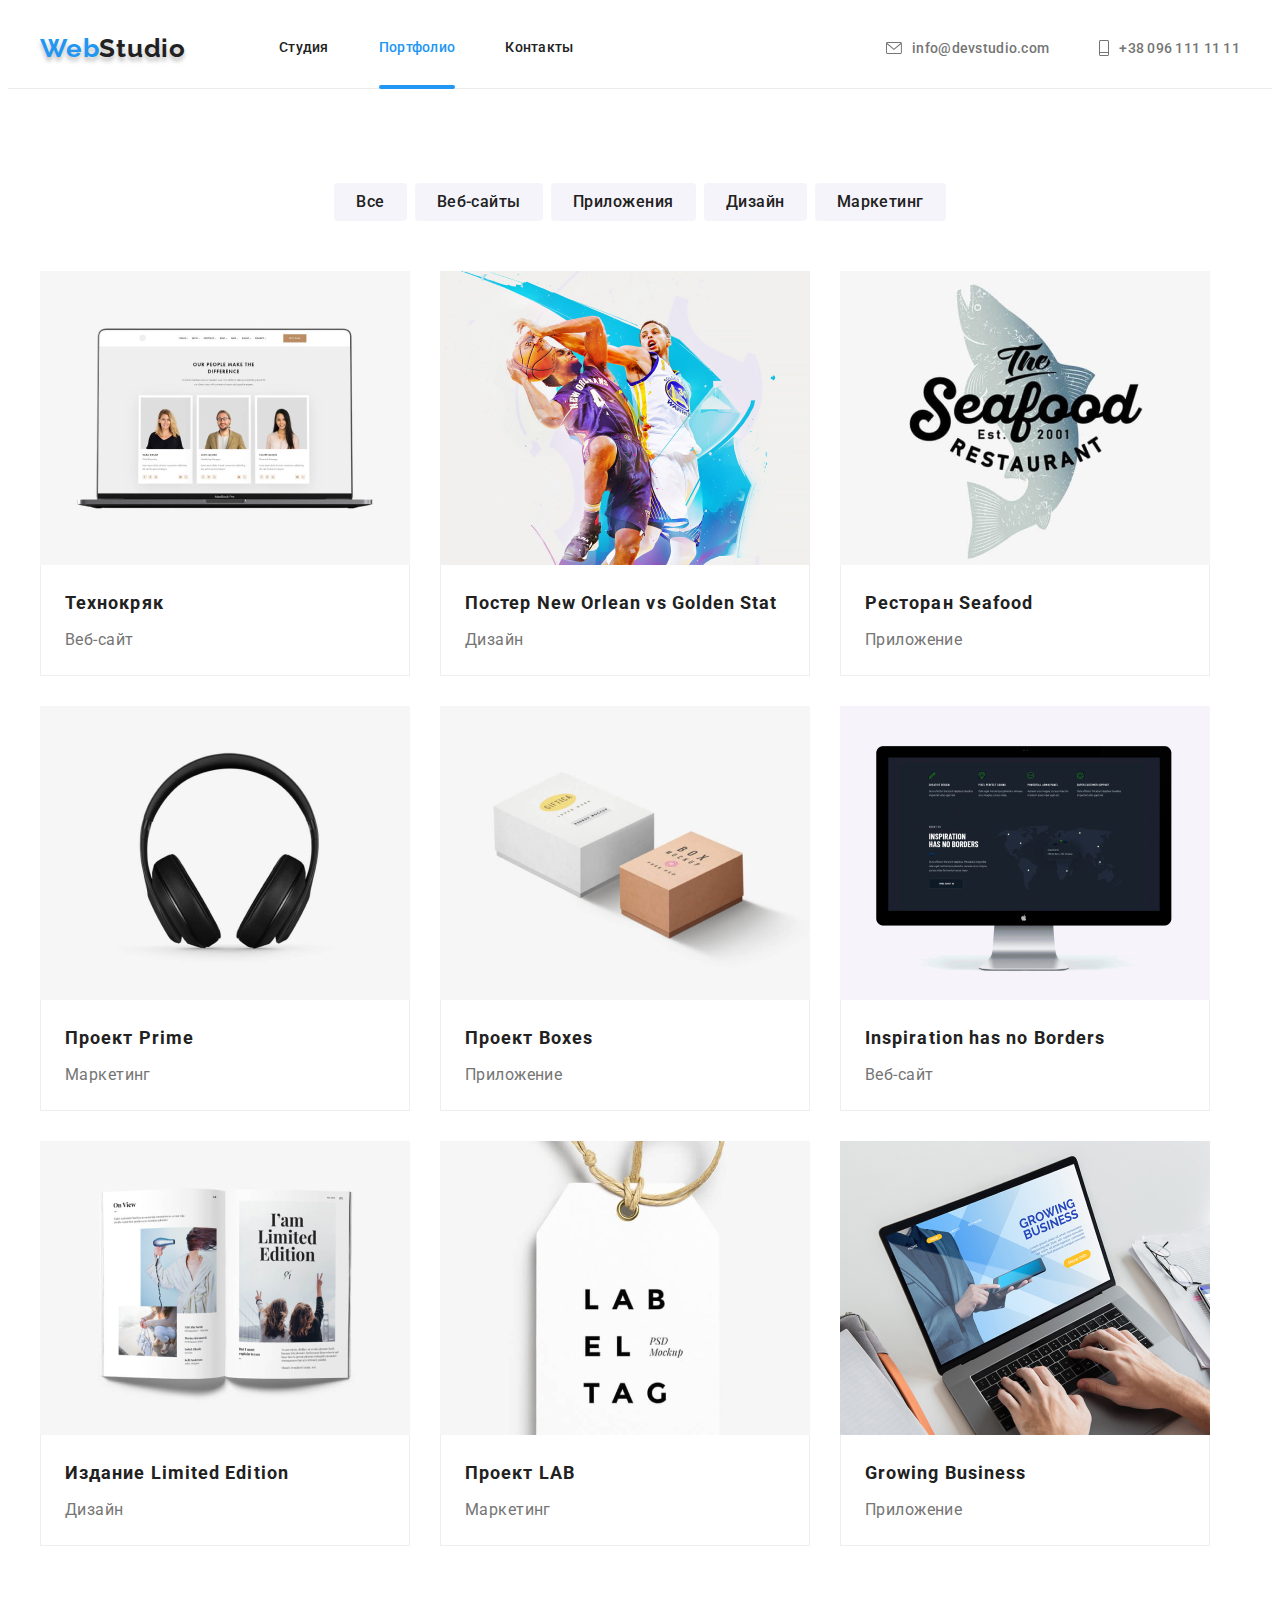
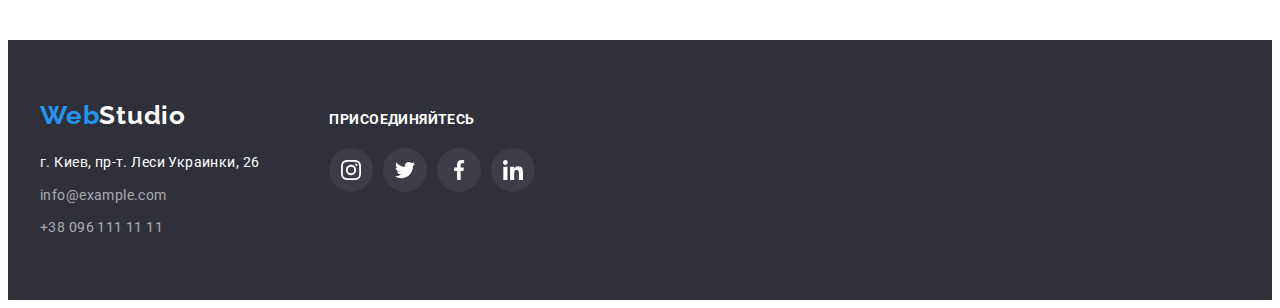
==== portfolio.html @ e094c69d "Initial commit" ====
<!DOCTYPE html>
<html lang="ru">
  <head>
    <meta charset="UTF-8" />
    <meta http-equiv="X-UA-Compatible" content="IE=edge" />
    <meta name="viewport" content="width=device-width, initial-scale=1.0" />
    <title>Портфолио</title>
    <!--Fonts start-->
    <link rel="preconnect" href="https://fonts.googleapis.com" />
    <link rel="preconnect" href="https://fonts.gstatic.com" crossorigin />
    <link
      href="https://fonts.googleapis.com/css2?family=Raleway:wght@700&family=Roboto:wght@400;500;700;900&display=swap"
      rel="stylesheet"
    />
    <!--Fonts end-->

    <!--Normalize start-->
    <link
      rel="stylesheet"
      href="https://cdnjs.cloudflare.com/ajax/libs/modern-normalize/1.1.0/modern-normalize.min.css"
      integrity="sha512-wpPYUAdjBVSE4KJnH1VR1HeZfpl1ub8YT/NKx4PuQ5NmX2tKuGu6U/JRp5y+Y8XG2tV+wKQpNHVUX03MfMFn9Q=="
      crossorigin="anonymous"
      referrerpolicy="no-referrer"
    />
    <!--normalize end-->

    <link rel="stylesheet" href="./css/style.css" />
  </head>
  <body class="body">
    <!--Header SECT-->
    <header class="header">
      <div class="container nav_flex">
        <nav class="header_nav">
          <a class="logo_WebStudio link" lang="en" href="./index.html"
            >Web<span class="logo-accent">Studio</span></a
          >

          <ul class="header_list_nav list">
            <li class="header_nav_item">
              <a class="header_nav_link link" href="index.html">Студия</a>
            </li>
            <li class="header_nav_item">
              <a class="header_nav_link link current" href="portfolio.html"
                >Портфолио</a
              >
            </li>
            <li class="header_nav_item">
              <a class="header_nav_link link" href="#contacts">Контакты</a>
            </li>
          </ul>
        </nav>

        <ul class="header_list_contacts list">
          <li class="header_contact_item">
            <a class="header_contact_link link" href="mailto:info@devstudio.com"
              ><svg class="contact_icon" width="16" height="12">
                <use href="./images/icons.svg#mail"></use></svg
              >info@devstudio.com</a
            >
          </li>
          <li class="header_contact_item">
            <a class="header_contact_link link" href="tel:+380961111111"
              ><svg class="contact_icon" width="10" height="16">
                <use href="./images/icons.svg#tel"></use></svg
              >+38 096 111 11 11</a
            >
          </li>
        </ul>
      </div>
    </header>
    <!-- Мain SECT portfolio -->
    <main>
      <section class="portfolio_section">
        <div class="container">
          <h1 class="visually-hidden">top_bttn</h1>
          <ul class="Portfolio_bttns list">
            <li class="portfolio_bttn_item">
              <button class="bttns" type="button">Все</button>
            </li>
            <li class="portfolio_bttn_item">
              <button class="bttns" type="button">Веб-сайты</button>
            </li>
            <li class="portfolio_bttn_item">
              <button class="bttns" type="button">Приложения</button>
            </li>
            <li class="portfolio_bttn_item">
              <button class="bttns" type="button">Дизайн</button>
            </li>
            <li class="portfolio_bttn_item">
              <button class="bttns" type="button">Маркетинг</button>
            </li>
          </ul>
        </div>
        <div class="container">
          <ul class="our_project_list list">
            <li class="our_project_item">
              <a class="our_project_link link" href="">
                <div class="our_project_description">
                  <img
                    src="images/img10.jpg"
                    alt="технокряк"
                    width="370"
                    height="294"
                  />
                  <div class="our_project_overlay">
                    <p class="our_project_description_text">
                      Ресурс предлагает комплексные предложения с разным уровнем
                      функционала и сервисов. Все это позволит посетителю
                      получить исчерпывающие сведения о компании или частном
                      лице.
                    </p>
                  </div>
                </div>
                <div class="our_project_border">
                  <h2 class="our_project_title">Технокряк</h2>
                  <p class="our_project_text">Веб-сайт</p>
                </div>
              </a>
            </li>

            <li class="our_project_item">
              <a class="our_project_link link" href="">
                <div class="our_project_description">
                  <img
                    src="images/img-2.jpg"
                    alt="Постер New Orlean vs Golden State"
                    width="370"
                    height="294"
                  />
                  <div class="our_project_overlay">
                    <p class="our_project_description_text">
                      Ресурс предлагает комплексные предложения с разным уровнем
                      функционала и сервисов. Все это позволит посетителю
                      получить исчерпывающие сведения о компании или частном
                      лице.
                    </p>
                  </div>
                </div>
                <div class="our_project_border">
                  <h2 class="our_project_title">
                    Постер New Orlean vs Golden Stat
                  </h2>
                  <p class="our_project_text">Дизайн</p>
                </div>
              </a>
            </li>

            <li class="our_project_item">
              <a class="our_project_link link" href="">
                <div class="our_project_description">
                  <img
                    src="images/img-3.jpg"
                    alt="Ресторан Seafood"
                    width="370"
                    height="294"
                  />
                  <div class="our_project_overlay">
                    <p class="our_project_description_text">
                      Ресурс предлагает комплексные предложения с разным уровнем
                      функционала и сервисов. Все это позволит посетителю
                      получить исчерпывающие сведения о компании или частном
                      лице.
                    </p>
                  </div>
                </div>
                <div class="our_project_border">
                  <h2 class="our_project_title">Ресторан Seafood</h2>
                  <p class="our_project_text">Приложение</p>
                </div>
              </a>
            </li>

            <li class="our_project_item">
              <a class="our_project_link link" href="">
                <div class="our_project_description">
                  <img
                    src="images/img-4.jpg"
                    alt="Проект Prime"
                    width="370"
                    height="294"
                  />
                  <div class="our_project_overlay">
                    <p class="our_project_description_text">
                      Ресурс предлагает комплексные предложения с разным уровнем
                      функционала и сервисов. Все это позволит посетителю
                      получить исчерпывающие сведения о компании или частном
                      лице.
                    </p>
                  </div>
                </div>
                <div class="our_project_border">
                  <h2 class="our_project_title">Проект Prime</h2>
                  <p class="our_project_text">Маркетинг</p>
                </div>
              </a>
            </li>

            <li class="our_project_item">
              <a class="our_project_link link" href="">
                <div class="our_project_description">
                  <img
                    src="images/img-5.jpg"
                    alt="Проект Boxes"
                    width="370"
                    height="294"
                  />
                  <div class="our_project_overlay">
                    <p class="our_project_description_text">
                      Ресурс предлагает комплексные предложения с разным уровнем
                      функционала и сервисов. Все это позволит посетителю
                      получить исчерпывающие сведения о компании или частном
                      лице.
                    </p>
                  </div>
                </div>
                <div class="our_project_border">
                  <h2 class="our_project_title">Проект Boxes</h2>
                  <p class="our_project_text">Приложение</p>
                </div>
              </a>
            </li>

            <li class="our_project_item">
              <a class="our_project_link link" href="">
                <div class="our_project_description">
                  <img
                    src="images/img-6.jpg"
                    alt="Inspiration has no Borders"
                    width="370"
                    height="294"
                  />
                  <div class="our_project_overlay">
                    <p class="our_project_description_text">
                      Ресурс предлагает комплексные предложения с разным уровнем
                      функционала и сервисов. Все это позволит посетителю
                      получить исчерпывающие сведения о компании или частном
                      лице.
                    </p>
                  </div>
                </div>
                <div class="our_project_border">
                  <h2 class="our_project_title">Inspiration has no Borders</h2>
                  <p class="our_project_text">Веб-сайт</p>
                </div>
              </a>
            </li>

            <li class="our_project_item">
              <a class="our_project_link link" href="">
                <div class="our_project_description">
                  <img
                    src="images/img-7.jpg"
                    alt="Издание Limited Edition"
                    width="370"
                    height="294"
                  />
                  <div class="our_project_overlay">
                    <p class="our_project_description_text">
                      Ресурс предлагает комплексные предложения с разным уровнем
                      функционала и сервисов. Все это позволит посетителю
                      получить исчерпывающие сведения о компании или частном
                      лице.
                    </p>
                  </div>
                </div>
                <div class="our_project_border">
                  <h2 class="our_project_title">Издание Limited Edition</h2>
                  <p class="our_project_text">Дизайн</p>
                </div>
              </a>
            </li>

            <li class="our_project_item">
              <a class="our_project_link link" href="">
                <div class="our_project_description">
                  <img
                    src="images/img-8.jpg"
                    alt="Проект LAB"
                    width="370"
                    height="294"
                  />
                  <div class="our_project_overlay">
                    <p class="our_project_description_text">
                      Ресурс предлагает комплексные предложения с разным уровнем
                      функционала и сервисов. Все это позволит посетителю
                      получить исчерпывающие сведения о компании или частном
                      лице.
                    </p>
                  </div>
                </div>
                <div class="our_project_border">
                  <h2 class="our_project_title">Проект LAB</h2>
                  <p class="our_project_text">Маркетинг</p>
                </div>
              </a>
            </li>

            <li class="our_project_item">
              <a class="our_project_link link" href="">
                <div class="our_project_description">
                  <img
                    src="images/img-9.jpg"
                    alt="Growing Business"
                    width="370"
                    height="294"
                  />
                  <div class="our_project_overlay">
                    <p class="our_project_description_text">
                      Ресурс предлагает комплексные предложения с разным уровнем
                      функционала и сервисов. Все это позволит посетителю
                      получить исчерпывающие сведения о компании или частном
                      лице.
                    </p>
                  </div>
                </div>
                <div class="our_project_border">
                  <h2 class="our_project_title">Growing Business</h2>
                  <p class="our_project_text">Приложение</p>
                </div>
              </a>
            </li>
          </ul>
        </div>
      </section>
    </main>
    <!--Footer SECT-->
    <footer class="footer">
      <div class="container">
        <div class="footer_contacts_flex">
          <a class="logo_WebStudio_foot link" lang="en" href="index.html"
            >Web<span class="logo-accent_foot">Studio</span></a
          >
          <address class="ft_contact">
            <ul class="ft_adress_list list">
              <li class="location_item">
                <a
                  class="footer_location_link link"
                  href="https://bit.ly/3pXMvUd"
                  target="_blank"
                  rel="noopener noreferrer"
                  >г. Киев, пр-т. Леси Украинки, 26</a
                >
              </li>
              <li class="mail_tel_item">
                <a
                  class="mail_tel_link link"
                  lang="en"
                  href="mailto:info@devstudio.com"
                  >info@example.com</a
                >
              </li>
              <li class="mail_tel_item">
                <a class="mail_tel_link link" href="tel:+380961111111"
                  >+38 096 111 11 11</a
                >
              </li>
            </ul>
          </address>
        </div>
        <div class="footer_social_flex">
          <p class="footer_social_text">Присоединяйтесь</p>
          <ul class="footer_social_list list">
            <li class="footer_social_item">
              <a class="footer_social_link" href="">
                <svg class="footer_social_icon" width="20" height="20">
                  <use href="./images/icons.svg#instagram"></use>
                </svg>
              </a>
            </li>

            <li class="footer_social_item">
              <a class="footer_social_link" href="">
                <svg class="footer_social_icon" width="20" height="20">
                  <use href="./images/icons.svg#twitter"></use>
                </svg>
              </a>
            </li>

            <li class="footer_social_item">
              <a class="footer_social_link" href="">
                <svg class="footer_social_icon" width="20" height="20">
                  <use href="./images/icons.svg#facebook"></use>
                </svg>
              </a>
            </li>

            <li class="footer_social_item">
              <a class="footer_social_link" href="">
                <svg class="footer_social_icon" width="20" height="20">
                  <use href="./images/icons.svg#linkedin"></use>
                </svg>
              </a>
            </li>
          </ul>
        </div>
      </div>
    </footer>
  </body>
</html>
---- css/style.css ----
:root {
  /* -------------fonts------------- */
  --main-font: 'Roboto', sans-serif;
  --secondary-fonts: 'Raleway';

  /* -------------text colors------------- */
  --main-text-color: #212121;
  --other-text-color: #757575;
  --accent-text-color: #2196f3;
  --footer-text-color: rgba(255, 255, 255, 0.6);

  /* -------------bg colors------------- */
  --main-background-color: #ffffff;
  --hero-and-footer-bg-color: #2f303a;
  --team-background-color: #f5f4fa;

  /* -------------others------------- */
  --adress-color: #ffffff99;
  --credo-color: #e5e5e5;
  --hover-color: #188ce8;
  --social-link: #afb1b8;

  --trancition-timing: 250ms cubic-bezier(0.4, 0, 0.2, 1);
}
.body {
  font-family: var(--main-font);
  letter-spacing: 0.03em;
  background-color: var(--team-background-color);
  color: var(--main-text-color);
  font-size: 14px;
}

/* ----------reset styles----------- */
.link {
  text-decoration: none;
  color: inherit;
}
.list {
  list-style: none;
}

h1,
h2,
h3,
h4,
h5,
h6,
p,
ul {
  margin: 0;
  padding: 0;
}

/* -------------Base styles------------- */
.container {
  width: 1200px;
  margin-left: auto;
  margin-right: auto;
  padding-left: 15px;
  padding-right: 15px;
}
img {
  display: block;
  max-width: 100%;
  height: auto;
}
/*outline: 2px solid red;*/

/* -------------Header SECT------------- */
.header {
  border-bottom: 1px solid #ececec;
}
.nav_flex {
  display: flex;
  align-items: center;
}

.header_nav {
  display: flex;
  align-items: center;
}
.logo_WebStudio {
  font-family: var(--secondary-fonts);
  font-weight: 700;
  font-size: 26px;
  letter-spacing: 0.03em;
  line-height: 1.19;
  color: var(--accent-text-color);
  text-shadow: 0px 4px 4px rgba(0, 0, 0, 0.25);
}
.logo-accent {
  font-family: var(--secondary-fonts);
  color: var(--main-text-color);
  text-shadow: 0px 4px 4px rgba(0, 0, 0, 0.25);
}

.header_list_nav {
  display: flex;
  margin-left: 93px;
}
.header_nav_item:not(:last-child) {
  margin-right: 50px;
}

.header_nav_link {
  font-weight: 500;
  font-size: 14px;
  line-height: 1.14;
  letter-spacing: 0.02em;
  color: var(--main-text-color);
  padding-top: 32px;
  padding-bottom: 32px;
  display: block;

  position: relative;

  transition: color 250ms cubic-bezier(0.4, 0, 0.2, 1);
}

.header_list_contacts {
  display: flex;
  margin-left: auto;
}
.header_contact_item + .header_contact_item {
  margin-left: 50px;
}

.header_contact_link {
  font-weight: 500;
  font-size: 14px;
  line-height: 16px;
  letter-spacing: 0.02em;
  color: var(--other-text-color);
  padding-top: 32px;
  padding-bottom: 32px;
  display: flex;
  align-items: center;

  transition: color var(--trancition-timing);
}
.contact_icon {
  margin-right: 10px;
  fill: currentColor;
}

.header_nav_link:hover,
.header_nav_link:focus,
.header_contact_link:hover,
.header_contact_link:focus {
  color: var(--accent-text-color);
}

.header_nav_link.current {
  color: var(--accent-text-color);
}

.header_nav_link.current::after {
  position: absolute;

  display: block;
  content: '';
  width: 100%;
  height: 4px;
  border-radius: 2px;
  bottom: -1px;

  background-color: var(--accent-text-color);
}

/* -------------Main SECT------------- */
.body {
  background-color: var(--main-background-color);
}
.section_Hero {
  background-color: var(--hero-and-footer-bg-color);
  padding-top: 200px;
  padding-bottom: 200px;
  text-align: center;

  max-width: 1600px;
  min-height: 600px;
  margin-left: auto;
  margin-right: auto;

  background-repeat: no-repeat;
  background-position: center;
  background-size: cover;
  background-image: linear-gradient(
      to right,
      rgba(47, 48, 58, 0.4),
      rgba(47, 48, 58, 0.4)
    ),
    url(../images/hero.jpg);
}
.section_Hero_title {
  margin-bottom: 30px;
  margin-left: auto;
  margin-right: auto;
  max-width: 696px;

  font-family: var(--main-font);
  font-weight: 900;
  font-size: 44px;
  line-height: 1.36;
  text-align: center;
  letter-spacing: 0.06em;
  text-transform: uppercase;

  color: var(--main-background-color);
}
.bttn {
  display: inline-block;
  min-width: 200px;
  border-radius: 4px;
  border: none;
  padding: 10px 32px;

  font-family: var(--main-font);
  font-weight: 700;
  font-size: 16px;
  line-height: 1.88;
  align-items: center;
  text-align: center;
  letter-spacing: 0.06em;
  cursor: pointer;

  color: var(--main-background-color);
  background-color: var(--accent-text-color);

  transition: background-color var(--trancition-timing),
    color var(--trancition-timing);
}

.bttn:hover,
.bttn:focus {
  background-color: var(--hover-color);
}
/* ------------- portfolio ---------- */

.portfolio_section {
  padding-top: 94px;
  padding-bottom: 94px;
}

.Portfolio_bttns {
  display: flex;
  justify-content: center;
  margin-bottom: 50px;
}

.portfolio_bttn_item:not(:last-child) {
  margin-right: 8px;
}

.bttns {
  display: inline-block;
  border-radius: 4px;
  border: none;
  padding: 6px 22px;

  font-family: var(--main-font);
  font-weight: 500;
  font-size: 16px;
  line-height: calc(26 / 16);
  text-align: center;
  letter-spacing: 0.03em;
  color: var(--main-text-color);
  background-color: var(--team-background-color);
  cursor: pointer;

  border-radius: 4px;

  transition: background-color var(--trancition-timing),
    color var(--trancition-timing), box-shadow var(--trancition-timing);
}

.bttns:hover,
.bttns:focus {
  background-color: var(--accent-text-color);
  color: var(--main-background-color);
  box-shadow: 0px 3px 1px rgba(0, 0, 0, 0.1), 0px 1px 2px rgba(0, 0, 0, 0.08),
    0px 2px 2px rgba(0, 0, 0, 0.12);
}

.our_project_list {
  display: flex;
  flex-wrap: wrap;
  margin: -15px;
}
.our_project_item {
  margin: 15px;
  transition: transform var(--trancition-timing);
}

.our_project_description {
  position: relative;
  overflow: hidden;
}

.our_project_overlay {
  position: absolute;

  display: inline-block;
  content: '';
  width: 100%;
  height: 100%;
  top: 0;
  left: 0;

  background-color: rgba(33, 150, 243, 0.9);

  transform: translateY(100%);
  transition: transform var(--trancition-timing);
}

.our_project_description_text {
  position: absolute;
  top: 0;
  left: 0;

  padding: 63px 24px;

  font-size: 18px;
  line-height: 1.56;

  color: var(--main-background-color);
}

.our_project_link {
  display: block;
}
.our_project_link:hover .our_project_overlay,
.our_project_link:focus .our_project_overlay {
  transform: translateY(0);
}

.our_project_link:hover,
.our_project_link:focus {
  box-shadow: 0px 1px 1px rgba(0, 0, 0, 0.12), 0px 4px 4px rgba(0, 0, 0, 0.06),
    1px 4px 6px rgba(0, 0, 0, 0.16);
}

.our_project_border {
  border: 1px solid #eeeeee;
  border-top: none;
  padding: 20px 24px;
}

.our_project_title {
  font-weight: 700;
  font-size: 18px;
  line-height: 2;
  letter-spacing: 0.06em;
}

.our_project_text {
  font-size: 16px;
  line-height: 1.87;
  color: var(--other-text-color);

  margin-top: 4px;
}

/* -------------section_credo------------- */

.visually-hidden {
  position: absolute;
  width: 1px;
  height: 1px;
  margin: -1px;
  border: 0;
  padding: 0;

  white-space: nowrap;
  clip-path: inset(100%);
  clip: rect(0 0 0 0);
  overflow: hidden;
}
.section_credo {
  padding-top: 94px;
  padding-bottom: 94px;
}

.credo_list {
  display: flex;
}
.credo_head:not(:last-child) {
  margin-right: 30px;
  max-width: 270px;
}

.credo_header {
  font-size: 14px;
  font-family: var(--main-font);
  font-weight: 700;
  line-height: 1.14;

  margin-bottom: 10px;

  letter-spacing: 0.03em;
  text-transform: uppercase;

  color: var(--main-text-color);
}

.credo_text {
  font-family: var(--main-font);
  line-height: 1.71;
  letter-spacing: 0.03em;

  color: var(--other-text-color);
}

.credo-icon {
  align-items: center;
}

.credo-icon-fon {
  display: flex;
  width: 270px;
  height: 120px;
  align-items: center;
  justify-content: center;
  margin-bottom: 30px;

  background-color: var(--team-background-color);
}

/* -------------What are we doing------------- */
.we_section {
  padding-bottom: 94px;
}

.we_text {
  font-family: var(--main-font);
  font-weight: 700;
  font-size: 36px;
  line-height: 1.16;
  text-align: center;
  letter-spacing: 0.03em;

  color: var(--main-text-color);

  margin-bottom: 50px;
}
.we_list {
  display: flex;
}
.we_item:not(:last-child) {
  margin-right: 30px;
}
.we_item {
  position: relative;
}

.work_text {
  width: 100%;
  height: 70px;
  position: absolute;
  bottom: 0;
  left: 0;
  display: flex;
  align-items: center;
  justify-content: center;

  /* padding: 27px 0px; */

  font-weight: 700;
  line-height: 1.14;
  /* text-align: center; */
  text-transform: uppercase;

  color: var(--main-background-color);
  background-color: rgba(47, 48, 58, 0.8);
}

/* ----------- our team sect ------------*/
.team_section {
  background: var(--team-background-color);

  padding-top: 94px;
  padding-bottom: 94px;
}

.our_team_header {
  font-family: var(--main-font);
  font-weight: 700;
  font-size: 36px;
  line-height: 1.16;
  text-align: center;
  letter-spacing: 0.03em;

  color: var(--main-text-color);

  margin-bottom: 50px;
}

.our_team_list {
  display: flex;
}
.our_team_item {
  background: var(--main-background-color);

  box-shadow: 0px 1px 3px rgba(0, 0, 0, 0.12), 0px 1px 1px rgba(0, 0, 0, 0.14),
    0px 2px 1px rgba(0, 0, 0, 0.2);
  border-radius: 0px 0px 4px 4px;
}

.our_team_item:not(:last-child) {
  margin-right: 30px;
}
.our_team_work {
  padding: 30px 0px;
}
.our_team_name {
  font-family: var(--main-font);
  font-weight: 500;
  font-size: 16px;
  line-height: 1.18;
  text-align: center;
  letter-spacing: 0.03em;

  color: var(--main-text-color);
}

.our_team_profession {
  margin-top: 10px;

  font-family: var(--main-font);
  font-size: 16px;
  line-height: 1.18;
  text-align: center;
  letter-spacing: 0.03em;

  color: var(--other-text-color);
}

.team-social-list {
  display: flex;
  justify-content: center;
  gap: 10px;
  margin-top: 16px;
}

.team-social-link {
  width: 44px;
  height: 44px;
  display: flex;
  border-radius: 50%;
  color: var(--social-link);
  background-color: var(--main-background-color);
  justify-content: center;
  align-items: center;

  transition: background-color var(--trancition-timing),
    color var(--trancition-timing);
}

.team-social-link:hover,
.team-social-link:focus {
  color: var(--main-background-color);
  background-color: var(--accent-text-color);
}

.team-social-icon {
  fill: currentColor;
}

/* --------------- Clients ---------------- */
.client_section {
  padding-top: 94px;
  padding-bottom: 94px;
}

.client_title {
  margin-bottom: 50px;

  font-weight: 700;
  font-size: 36px;
  line-height: 1.17;
  text-align: center;
}

.client_list {
  display: flex;
}

.client_item:not(:last-child) {
  margin-right: 30px;
}

.client_link {
  width: 170px;
  height: 90px;
  display: flex;
  border: 1px solid var(--social-link);
  border-radius: 4px;
  color: var(--social-link);
  background-color: var(--main-background-color);
  justify-content: center;
  align-items: center;

  transition: border-color var(--trancition-timing),
    color var(--trancition-timing);
}

.client_link:hover,
.client_link:focus {
  color: var(--accent-text-color);
  border-color: var(--accent-text-color);
}

.client_icon {
  fill: currentColor;
}

/* .client_item:hover,
.client_item:focus {
  color: var(--accent-text-color);
  border-color: var(--accent-text-color);
} */

/*   -------------footer sect-------------  */

.footer {
  padding-top: 60px;
  padding-bottom: 60px;

  background: var(--hero-and-footer-bg-color);
}

.logo_WebStudio_foot {
  font-family: var(--secondary-fonts);
  font-weight: 700;
  font-size: 26px;
  line-height: 1.19;
  letter-spacing: 0.03em;
  text-transform: capitalize;

  color: var(--accent-text-color);
}

.logo-accent_foot {
  color: var(--main-background-color);
  font-family: var(--secondary-fonts);
  text-transform: capitalize;
}

.ft_contact {
  margin-top: 20px;
}

.location_item {
  margin-top: 9px;

  font-family: var(--main-font);
  font-style: normal;
  font-size: 14px;
  line-height: 1.7;
  letter-spacing: 0.03em;

  color: var(--main-background-color);
}
.location_item:not(:last-child) {
  margin-bottom: 9px;
}

.mail_tel_item {
  margin-top: 9px;

  font-family: var(--main-font);
  font-style: normal;
  font-size: 14px;
  line-height: 1.7;
  letter-spacing: 0.03em;

  color: var(--adress-color);
}

.footer_location_link:hover,
.footer_location_link:focus {
  color: var(--hover-color);
}

.footer_location_link {
  font-style: normal;
  font-size: 14px;
  line-height: 1.71;

  transition: color var(--trancition-timing);
}
.mail_tel_link:hover,
.mail_tel_link:focus {
  color: var(--hover-color);
}

.mail_tel_link {
  transition: color var(--trancition-timing);
}

.footer .container {
  display: flex;
  align-items: baseline;
}

.footer_social_text {
  margin-bottom: 20px;
  font-weight: 700;
  font-size: 14px;
  line-height: 1.14;
  text-transform: uppercase;
  color: var(--main-background-color);
}

.footer_social_flex {
  margin-left: 70px;
  width: 206px;
}

.footer_social_list {
  display: flex;
  gap: 10px;
}

.footer_social_item {
  width: 44px;
  height: 44px;
}

.footer_social_link {
  width: 44px;
  height: 44px;
  display: flex;
  border-radius: 50%;
  color: var(--main-background-color);
  background-color: #ffffff10;
  align-items: center;
  justify-content: center;
  transition: background-color var(--trancition-timing);
}

.footer_social_link:hover,
.footer_social_link:focus {
  background-color: var(--hover-color);
}

.footer_social_icon {
  fill: currentColor;
}

/* -- Modal window  -- */

.backdrop {
  position: fixed;

  display: flex;
  align-items: center;
  justify-content: center;

  width: 100vw;
  height: 100vh;

  background-color: rgba(0, 0, 0, 0.2);

  top: 0;
  transition: opacity var(--trancition-timing),
    visibility var(--trancition-timing);
}

.backdrop.is-hidden {
  opacity: 0;
  visibility: hidden;
  pointer-events: none;
}

.backdrop.is-hidden .modal {
  transform: scale(2);
}

.modal {
  width: 528px;
  min-height: 581px;
  background-color: var(--main-background-color);

  box-shadow: 0px 1px 3px rgba(0, 0, 0, 0.12), 0px 1px 1px rgba(0, 0, 0, 0.14),
    0px 2px 1px rgba(0, 0, 0, 0.2);
  border-radius: 4px;

  position: relative;
  transform: scale(1);
  transition: transform var(--trancition-timing);
}
.close_btn {
  position: absolute;

  display: flex;
  align-items: center;
  justify-content: center;

  right: 8px;
  top: 8px;
  background-color: transparent;
  border-radius: 50%;
  width: 30px;
  height: 30px;
  border: 1px solid rgba(0, 0, 0, 0.1);
}
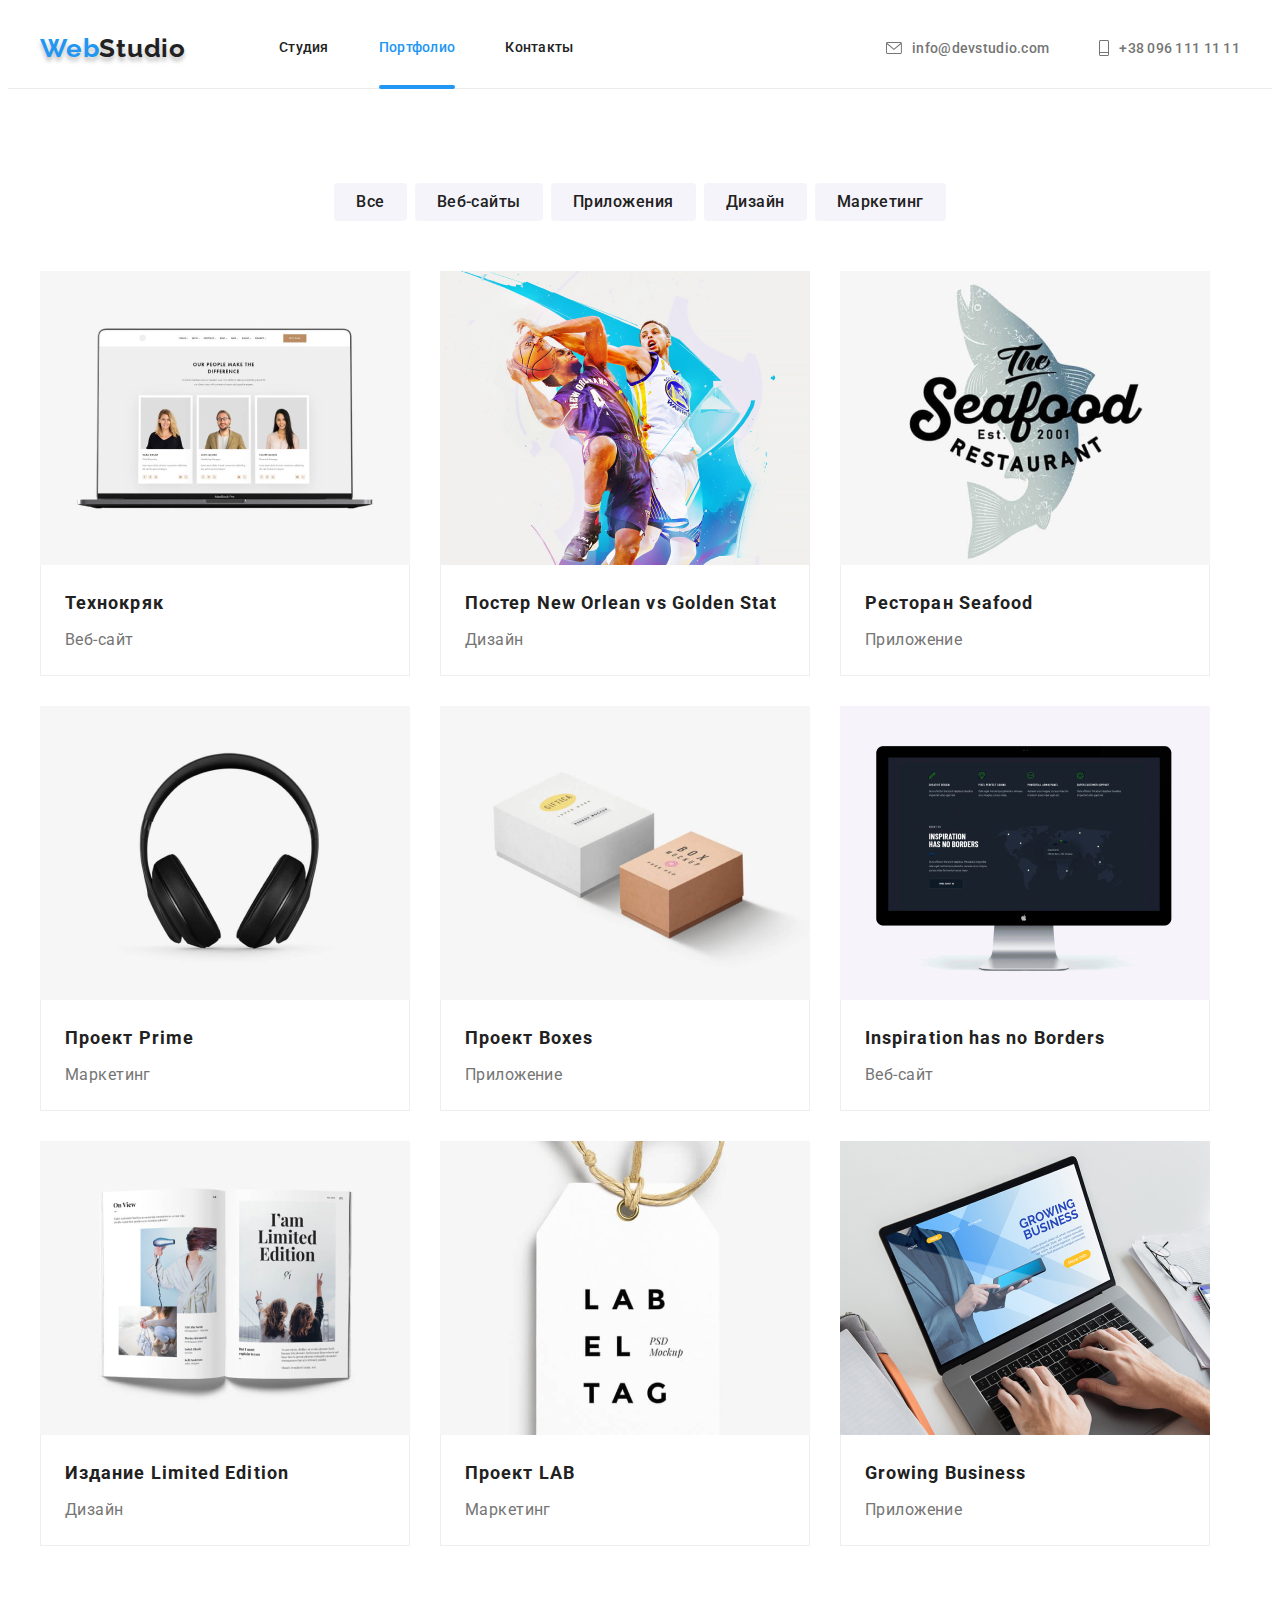
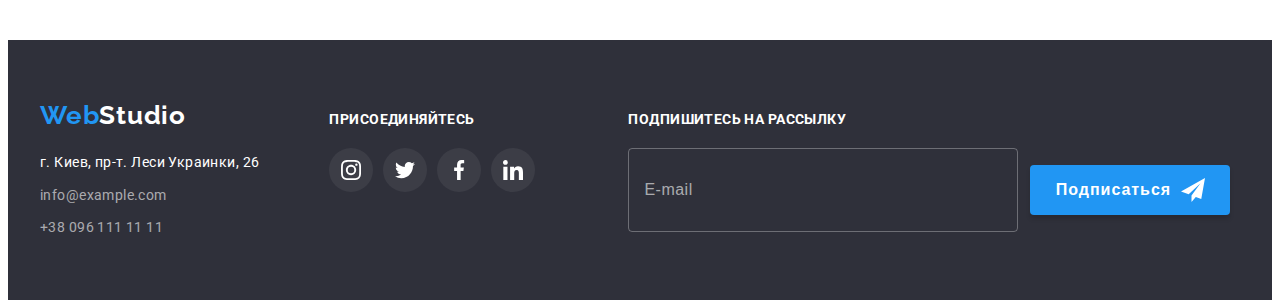
==== commit 6a6cbc9b: "HW6" ====
--- a/portfolio.html
+++ b/portfolio.html
@@ -393,6 +393,26 @@
             </li>
           </ul>
         </div>
+        <div class="footer_email_form_container">
+          <p class="footer_email_input_title">Подпишитесь на рассылку</p>
+          <form class="footer_email_form">
+            <label for="footer-e-mail" class="footer_email_field"></label>
+            <input
+              type="email"
+              class="footer_email_input"
+              name="e-mail"
+              id="footer-e-mail"
+              placeholder="E-mail"
+              pattern="[a-z0-9._%+-]+@[a-z0-9.-]+\.[a-z]{2,}$"
+            />
+            <button type="submit" class="footer_email_submit_button">
+              Подписаться
+              <svg class="icon_send" width="24px" height="24px">
+                <use href="./images/icons.svg#send"></use>
+              </svg>
+            </button>
+          </form>
+        </div>
       </div>
     </footer>
   </body>
--- a/css/style.css
+++ b/css/style.css
@@ -748,6 +748,88 @@
   fill: currentColor;
 }
 
+/* --------- email-input-------- */
+
+.footer_email_form_container {
+  margin-left: 93px;
+}
+
+.footer_email_input_title {
+  font-weight: 700;
+  font-size: 14px;
+  line-height: 1.14;
+  letter-spacing: 0.03em;
+  text-transform: uppercase;
+
+  color: var(--main-background-color);
+}
+
+.footer_email_form {
+  display: flex;
+  align-items: center;
+  margin-top: 20px;
+}
+
+.footer_email_input {
+  width: 358px;
+  height: 50px;
+
+  font-style: normal;
+  font-weight: 400;
+  font-size: 16px;
+  line-height: 1.25;
+  letter-spacing: 0.03em;
+
+  display: flex;
+  align-items: center;
+
+  color: var(--main-background-color);
+
+  padding: 16px 15px;
+  border: 1px solid rgba(255, 255, 255, 0.3);
+  border-radius: 4px;
+  background-color: transparent;
+}
+
+.footer_email_input::placeholder {
+  color: rgba(255, 255, 255, 0.6);
+}
+
+.footer_email_submit_button {
+  display: flex;
+  justify-content: center;
+  align-items: center;
+  width: 200px;
+  height: 50px;
+  margin-left: 12px;
+  padding: 0px;
+
+  font-weight: 700;
+  font-size: 16px;
+  line-height: 1.88;
+  letter-spacing: 0.06em;
+  color: var(--main-background-color);
+
+  background-color: var(--accent-text-color);
+  border: none;
+  box-shadow: 0px 4px 4px rgba(0, 0, 0, 0.15);
+  border-radius: 4px;
+
+  cursor: pointer;
+
+  transition: background-color 250ms cubic-bezier(0.4, 0, 0.2, 1);
+}
+
+.footer_email_submit_button:hover,
+.footer_email_submit_button:focus {
+  background-color: var(--hover-color);
+}
+
+.icon_send {
+  margin-left: 10px;
+  fill: var(--main-background-color);
+}
+
 /* -- Modal window  -- */
 
 .backdrop {
@@ -779,7 +861,7 @@
 
 .modal {
   width: 528px;
-  min-height: 581px;
+  height: 581px;
   background-color: var(--main-background-color);
 
   box-shadow: 0px 1px 3px rgba(0, 0, 0, 0.12), 0px 1px 1px rgba(0, 0, 0, 0.14),
@@ -790,6 +872,12 @@
   transform: scale(1);
   transition: transform var(--trancition-timing);
 }
+
+.modal_icon_button {
+  fill: #000;
+  transition: fill var(--trancition-timing);
+}
+
 .close_btn {
   position: absolute;
 
@@ -804,4 +892,203 @@
   width: 30px;
   height: 30px;
   border: 1px solid rgba(0, 0, 0, 0.1);
-}
+
+  cursor: pointer;
+}
+
+.close_btn:focus .modal_icon_button,
+.close_btn:hover .modal_icon_button {
+  fill: var(--accent-text-color);
+}
+
+.form {
+  /* width: 528px;
+  margin-left: auto;
+  margin-right: auto; */
+  padding: 40px;
+}
+
+.form_title {
+  font-weight: 700;
+  font-size: 20px;
+  line-height: 1.15;
+  text-align: center;
+  margin-bottom: 10px;
+}
+
+/* .top_title {
+  margin-top: 12px;
+} */
+
+.form_field {
+  position: relative;
+  display: flex;
+  flex-direction: column;
+  margin-bottom: 10px;
+}
+
+.form_field_comment {
+  position: relative;
+  display: flex;
+  flex-direction: column;
+}
+
+.form_label,
+.comment_label {
+  font-size: 12px;
+  line-height: 1.17;
+  letter-spacing: 0.01em;
+  color: var(--other-text-color);
+  margin-bottom: 4px;
+}
+
+.form_input {
+  width: 100%;
+  margin: 0;
+  padding: 11px 42px;
+  border: 1px solid rgba(33, 33, 33, 0.2);
+  border-radius: 4px;
+
+  transition: border-color var(--trancition-timing);
+}
+
+.form_input:hover,
+.form_input:focus {
+  outline: none;
+  border-color: var(--accent-text-color);
+}
+
+.input_icon {
+  position: absolute;
+  top: 50%;
+  left: 15px;
+  transform: translateY(25%);
+
+  display: inline-block;
+  width: 12px;
+  height: 12px;
+
+  transition: fill var(--trancition-timing);
+}
+
+.form_input:hover ~ .input_icon,
+.form_input:focus ~ .input_icon {
+  fill: var(--accent-text-color);
+}
+
+textarea {
+  resize: none;
+  border: 1px solid rgba(33, 33, 33, 0.2);
+  border-radius: 4px;
+  padding: 12px 16px;
+  font-size: 12px;
+  line-height: 1.17;
+  letter-spacing: 0.01em;
+  height: 120px;
+
+  transition: border-color var(--trancition-timing);
+}
+
+textarea:hover,
+textarea:focus {
+  outline: none;
+  border-color: var(--accent-text-color);
+}
+
+.comment::placeholder {
+  font-size: 12px;
+  line-height: 1.17;
+  letter-spacing: 0.01em;
+  color: rgba(117, 117, 117, 0, 5);
+}
+
+.form_field_chek {
+  padding-left: 14px;
+  margin-top: 20px;
+  margin-bottom: 30px;
+}
+
+.modal_chek {
+  display: inline-block;
+  width: 16px;
+  height: 15px;
+  border: 2px solid #212121;
+  border-radius: 2px;
+  margin-right: 7px;
+}
+
+.form_checkbox {
+  position: absolute;
+
+  width: 1px;
+  height: 1px;
+  margin: -1px;
+  padding: 0;
+
+  overflow: hidden;
+  border: 0;
+  clip: rect(0 0 0 0);
+}
+
+.form_checkbox:checked + .modal_chek {
+  background-image: url(../images/modal-check.svg);
+  background-position: center;
+  background-repeat: no-repeat;
+  background-color: var(--accent-text-color);
+  background-origin: border-box;
+  border-color: var(--accent-text-color);
+}
+
+.form_checkbox:focus + .modal_chek {
+  box-shadow: 0 0 0 0.1em #188ce8;
+}
+
+.policy_label {
+  display: flex;
+  align-items: center;
+  font-size: 14px;
+  line-height: 1.71;
+  color: var(--other-text-color);
+}
+
+.policy_link {
+  margin-left: 4px;
+  color: rgba(33, 150, 243, 1);
+}
+
+.policy_link:hover,
+.policy_link:focus {
+  color: var(--hover-color);
+}
+
+.form_btn {
+  display: flex;
+  align-items: center;
+  justify-content: center;
+
+  margin: 0 auto;
+  padding: 10px 56px;
+
+  border: none;
+  border-radius: 4px;
+  text-align: center;
+  text-decoration: none;
+  font-family: 'Roboto';
+  font-style: normal;
+  font-weight: 700;
+  font-size: 16px;
+  line-height: 1.87;
+  letter-spacing: 0.06em;
+  cursor: pointer;
+
+  background-color: var(--accent-text-color);
+  box-shadow: 0px 4px 4px rgba(0, 0, 0, 0.15);
+  color: var(--main-background-color);
+
+  transition: background-color var(--trancition-timing);
+}
+
+.form_btn:hover,
+.form_btn:focus {
+  background-color: var(--hover-color);
+}
